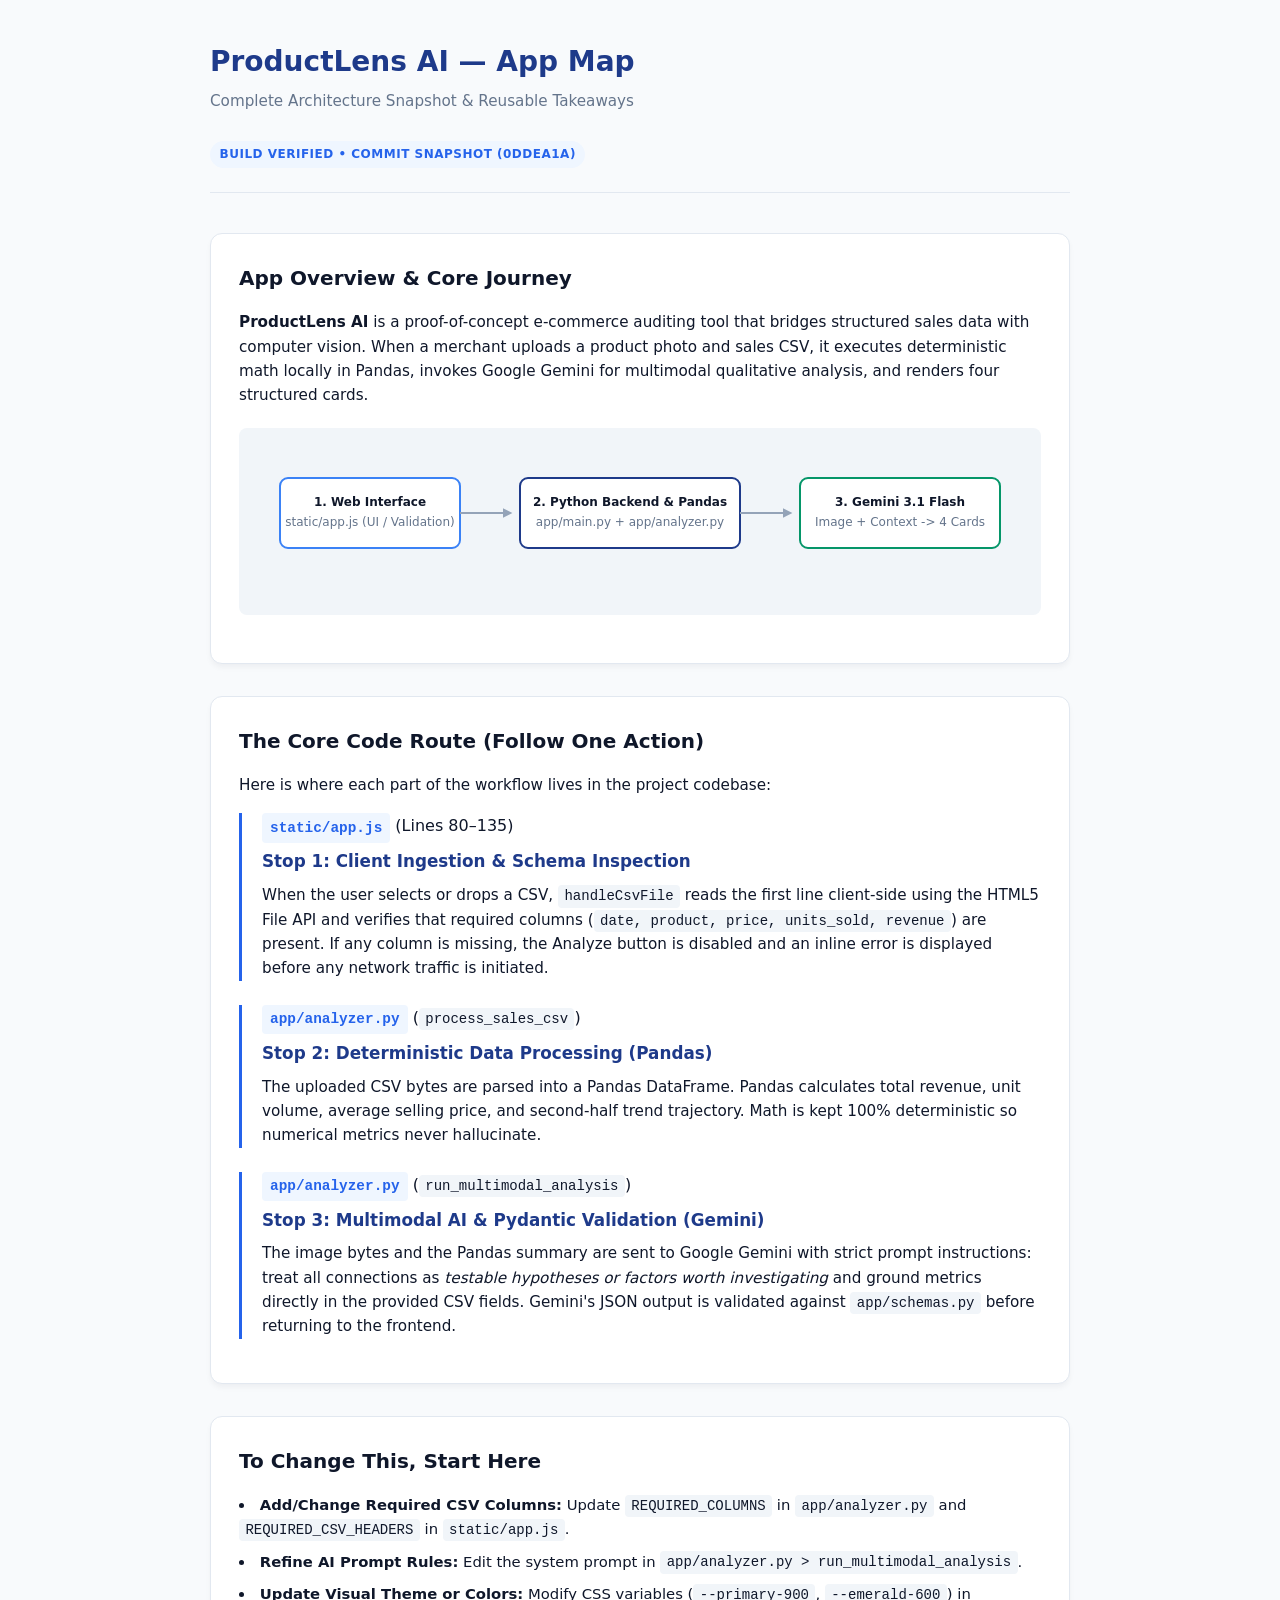
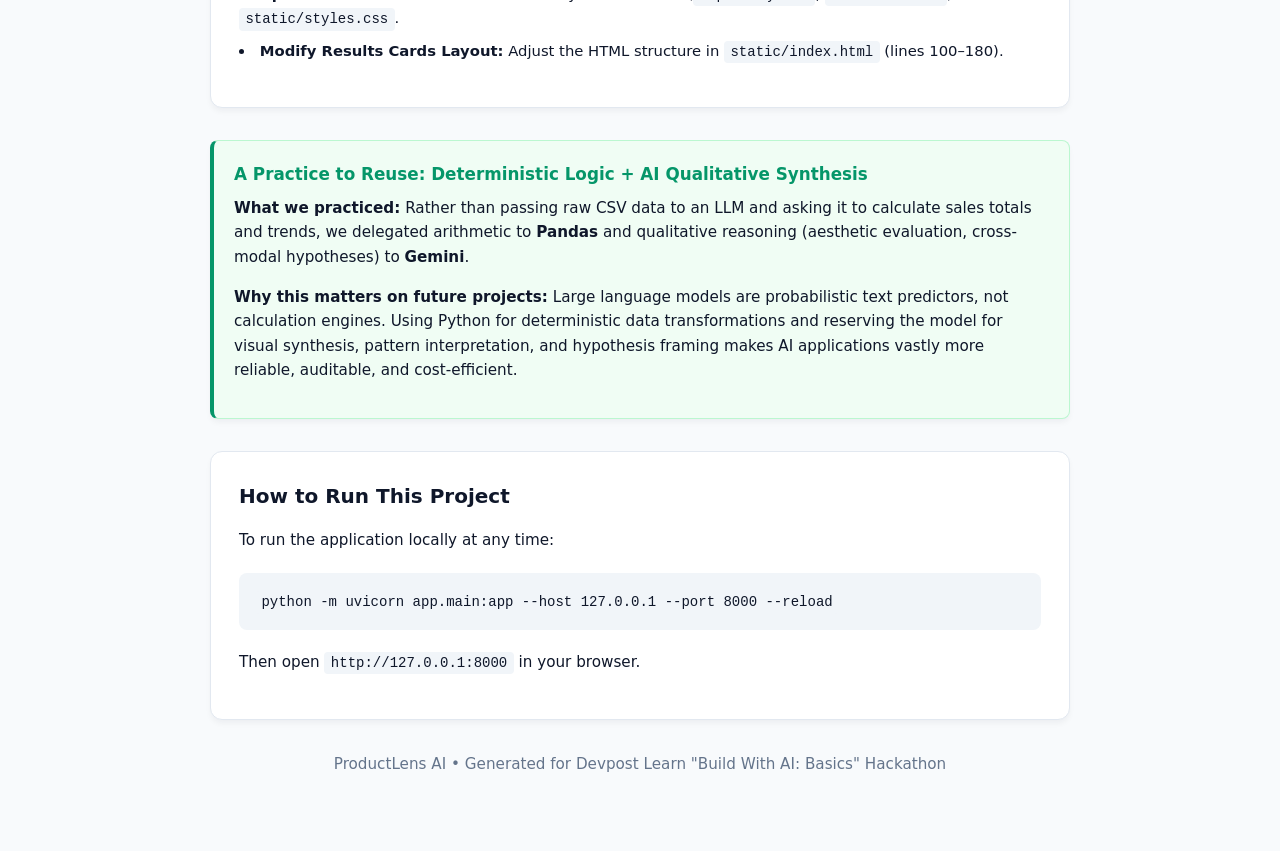
==== devpost/app-map.html @ d924e29b "Complete final review and add app map" ====
<!DOCTYPE html>
<html lang="en">
<head>
  <meta charset="UTF-8">
  <meta name="viewport" content="width=device-width, initial-scale=1.0">
  <title>ProductLens AI — App Map & Architecture Guide</title>
  <style>
    :root {
      --bg: #F8FAFC;
      --card-bg: #FFFFFF;
      --border: #E2E8F0;
      --text-main: #0F172A;
      --text-muted: #64748B;
      --primary: #1E3A8A;
      --accent: #2563EB;
      --emerald: #059669;
      --code-bg: #F1F5F9;
    }
    * { box-sizing: border-box; margin: 0; padding: 0; }
    body {
      font-family: system-ui, -apple-system, BlinkMacSystemFont, "Segoe UI", Roboto, sans-serif;
      background: var(--bg);
      color: var(--text-main);
      line-height: 1.6;
      padding: 2.5rem 1.5rem 4rem;
    }
    .container {
      max-width: 860px;
      margin: 0 auto;
    }
    header {
      margin-bottom: 2.5rem;
      padding-bottom: 1.5rem;
      border-bottom: 1px solid var(--border);
    }
    h1 {
      font-size: 1.75rem;
      font-weight: 700;
      color: var(--primary);
      margin-bottom: 0.25rem;
    }
    .subtitle {
      color: var(--text-muted);
      font-size: 0.95rem;
    }
    .badge {
      display: inline-block;
      margin-top: 0.75rem;
      background: #EFF6FF;
      color: var(--accent);
      padding: 0.25rem 0.6rem;
      border-radius: 9999px;
      font-size: 0.75rem;
      font-weight: 600;
      text-transform: uppercase;
      letter-spacing: 0.5px;
    }
    .card {
      background: var(--card-bg);
      border: 1px solid var(--border);
      border-radius: 12px;
      padding: 1.75rem;
      margin-bottom: 2rem;
      box-shadow: 0 4px 6px -1px rgba(15, 23, 42, 0.05);
    }
    h2 {
      font-size: 1.25rem;
      font-weight: 600;
      color: var(--text-main);
      margin-bottom: 1rem;
    }
    h3 {
      font-size: 1.05rem;
      font-weight: 600;
      margin-bottom: 0.5rem;
      color: var(--primary);
    }
    p { margin-bottom: 1rem; font-size: 0.95rem; }
    .diagram-container {
      background: var(--code-bg);
      border-radius: 8px;
      padding: 1.25rem;
      margin: 1.25rem 0;
      overflow-x: auto;
      text-align: center;
    }
    svg text { font-family: system-ui, sans-serif; font-size: 12px; }
    .route-stop {
      border-left: 3px solid var(--accent);
      padding-left: 1.25rem;
      margin-bottom: 1.5rem;
    }
    .route-stop:last-child { margin-bottom: 0; }
    .stop-file {
      font-family: monospace;
      font-weight: 600;
      color: var(--accent);
      font-size: 0.9rem;
      background: #EFF6FF;
      padding: 0.2rem 0.5rem;
      border-radius: 4px;
      display: inline-block;
      margin-bottom: 0.35rem;
    }
    ul { list-style-position: inside; margin-bottom: 1rem; font-size: 0.925rem; }
    li { margin-bottom: 0.5rem; }
    code {
      font-family: monospace;
      background: var(--code-bg);
      padding: 0.2rem 0.4rem;
      border-radius: 4px;
      font-size: 0.875rem;
    }
    .reuse-box {
      background: #F0FDF4;
      border: 1px solid #BBF7D0;
      border-left: 4px solid var(--emerald);
      padding: 1.25rem;
      border-radius: 8px;
    }
    .reuse-box h3 { color: var(--emerald); }
    details {
      margin-top: 1rem;
      border: 1px solid var(--border);
      border-radius: 8px;
      padding: 0.75rem 1rem;
      background: var(--bg);
    }
    summary {
      cursor: pointer;
      font-weight: 600;
      font-size: 0.9rem;
      color: var(--text-main);
    }
    details p { margin-top: 0.75rem; margin-bottom: 0; font-size: 0.875rem; }
    footer {
      text-align: center;
      font-size: 0.8rem;
      color: var(--text-muted);
      margin-top: 2rem;
    }
  </style>
</head>
<body>
  <div class="container">
    <header>
      <h1>ProductLens AI — App Map</h1>
      <p class="subtitle">Complete Architecture Snapshot & Reusable Takeaways</p>
      <span class="badge">Build Verified • Commit Snapshot (0ddea1a)</span>
    </header>

    <!-- Overview -->
    <section class="card">
      <h2>App Overview & Core Journey</h2>
      <p>
        <strong>ProductLens AI</strong> is a proof-of-concept e-commerce auditing tool that bridges structured sales data with computer vision. When a merchant uploads a product photo and sales CSV, it executes deterministic math locally in Pandas, invokes Google Gemini for multimodal qualitative analysis, and renders four structured cards.
      </p>

      <!-- Architecture SVG Diagram -->
      <div class="diagram-container">
        <svg viewBox="0 0 760 140" width="100%" height="140" xmlns="http://www.w3.org/2000/svg">
          <!-- Step 1: Frontend -->
          <rect x="20" y="30" width="180" height="70" rx="8" fill="#FFFFFF" stroke="#3B82F6" stroke-width="2"/>
          <text x="110" y="58" text-anchor="middle" font-weight="bold" fill="#0F172A">1. Web Interface</text>
          <text x="110" y="78" text-anchor="middle" fill="#64748B">static/app.js (UI / Validation)</text>

          <!-- Arrow 1 -> 2 -->
          <path d="M 200 65 L 250 65" stroke="#94A3B8" stroke-width="2" marker-end="url(#arrow)"/>

          <!-- Step 2: FastAPI / Pandas -->
          <rect x="260" y="30" width="220" height="70" rx="8" fill="#FFFFFF" stroke="#1E3A8A" stroke-width="2"/>
          <text x="370" y="58" text-anchor="middle" font-weight="bold" fill="#0F172A">2. Python Backend & Pandas</text>
          <text x="370" y="78" text-anchor="middle" fill="#64748B">app/main.py + app/analyzer.py</text>

          <!-- Arrow 2 -> 3 -->
          <path d="M 480 65 L 530 65" stroke="#94A3B8" stroke-width="2" marker-end="url(#arrow)"/>

          <!-- Step 3: Multimodal Gemini -->
          <rect x="540" y="30" width="200" height="70" rx="8" fill="#FFFFFF" stroke="#059669" stroke-width="2"/>
          <text x="640" y="58" text-anchor="middle" font-weight="bold" fill="#0F172A">3. Gemini 3.1 Flash</text>
          <text x="640" y="78" text-anchor="middle" fill="#64748B">Image + Context -> 4 Cards</text>

          <!-- Marker -->
          <defs>
            <marker id="arrow" viewBox="0 0 10 10" refX="6" refY="5" markerWidth="6" markerHeight="6" orient="auto-start-reverse">
              <path d="M 0 1 L 8 5 L 0 9 z" fill="#94A3B8"/>
            </marker>
          </defs>
        </svg>
      </div>
    </section>

    <!-- Guided Code Route -->
    <section class="card">
      <h2>The Core Code Route (Follow One Action)</h2>
      <p>Here is where each part of the workflow lives in the project codebase:</p>

      <div class="route-stop">
        <span class="stop-file">static/app.js</span> (Lines 80–135)
        <h3>Stop 1: Client Ingestion & Schema Inspection</h3>
        <p>
          When the user selects or drops a CSV, <code>handleCsvFile</code> reads the first line client-side using the HTML5 File API and verifies that required columns (<code>date, product, price, units_sold, revenue</code>) are present. If any column is missing, the Analyze button is disabled and an inline error is displayed before any network traffic is initiated.
        </p>
      </div>

      <div class="route-stop">
        <span class="stop-file">app/analyzer.py</span> (<code>process_sales_csv</code>)
        <h3>Stop 2: Deterministic Data Processing (Pandas)</h3>
        <p>
          The uploaded CSV bytes are parsed into a Pandas DataFrame. Pandas calculates total revenue, unit volume, average selling price, and second-half trend trajectory. Math is kept 100% deterministic so numerical metrics never hallucinate.
        </p>
      </div>

      <div class="route-stop">
        <span class="stop-file">app/analyzer.py</span> (<code>run_multimodal_analysis</code>)
        <h3>Stop 3: Multimodal AI & Pydantic Validation (Gemini)</h3>
        <p>
          The image bytes and the Pandas summary are sent to Google Gemini with strict prompt instructions: treat all connections as <em>testable hypotheses or factors worth investigating</em> and ground metrics directly in the provided CSV fields. Gemini's JSON output is validated against <code>app/schemas.py</code> before returning to the frontend.
        </p>
      </div>
    </section>

    <!-- Quick Modification Guide -->
    <section class="card">
      <h2>To Change This, Start Here</h2>
      <ul>
        <li><strong>Add/Change Required CSV Columns:</strong> Update <code>REQUIRED_COLUMNS</code> in <code>app/analyzer.py</code> and <code>REQUIRED_CSV_HEADERS</code> in <code>static/app.js</code>.</li>
        <li><strong>Refine AI Prompt Rules:</strong> Edit the system prompt in <code>app/analyzer.py > run_multimodal_analysis</code>.</li>
        <li><strong>Update Visual Theme or Colors:</strong> Modify CSS variables (<code>--primary-900</code>, <code>--emerald-600</code>) in <code>static/styles.css</code>.</li>
        <li><strong>Modify Results Cards Layout:</strong> Adjust the HTML structure in <code>static/index.html</code> (lines 100–180).</li>
      </ul>
    </section>

    <!-- Reusable Engineering Takeaway -->
    <section class="card reuse-box">
      <h3>A Practice to Reuse: Deterministic Logic + AI Qualitative Synthesis</h3>
      <p>
        <strong>What we practiced:</strong> Rather than passing raw CSV data to an LLM and asking it to calculate sales totals and trends, we delegated arithmetic to <strong>Pandas</strong> and qualitative reasoning (aesthetic evaluation, cross-modal hypotheses) to <strong>Gemini</strong>.
      </p>
      <p>
        <strong>Why this matters on future projects:</strong> Large language models are probabilistic text predictors, not calculation engines. Using Python for deterministic data transformations and reserving the model for visual synthesis, pattern interpretation, and hypothesis framing makes AI applications vastly more reliable, auditable, and cost-efficient.
      </p>
    </section>

    <!-- How to Run -->
    <section class="card">
      <h2>How to Run This Project</h2>
      <p>To run the application locally at any time:</p>
      <div class="diagram-container" style="text-align: left; padding: 1rem;">
        <code>python -m uvicorn app.main:app --host 127.0.0.1 --port 8000 --reload</code>
      </div>
      <p>Then open <code>http://127.0.0.1:8000</code> in your browser.</p>
    </section>

    <footer>
      <p>ProductLens AI • Generated for Devpost Learn "Build With AI: Basics" Hackathon</p>
    </footer>
  </div>
</body>
</html>
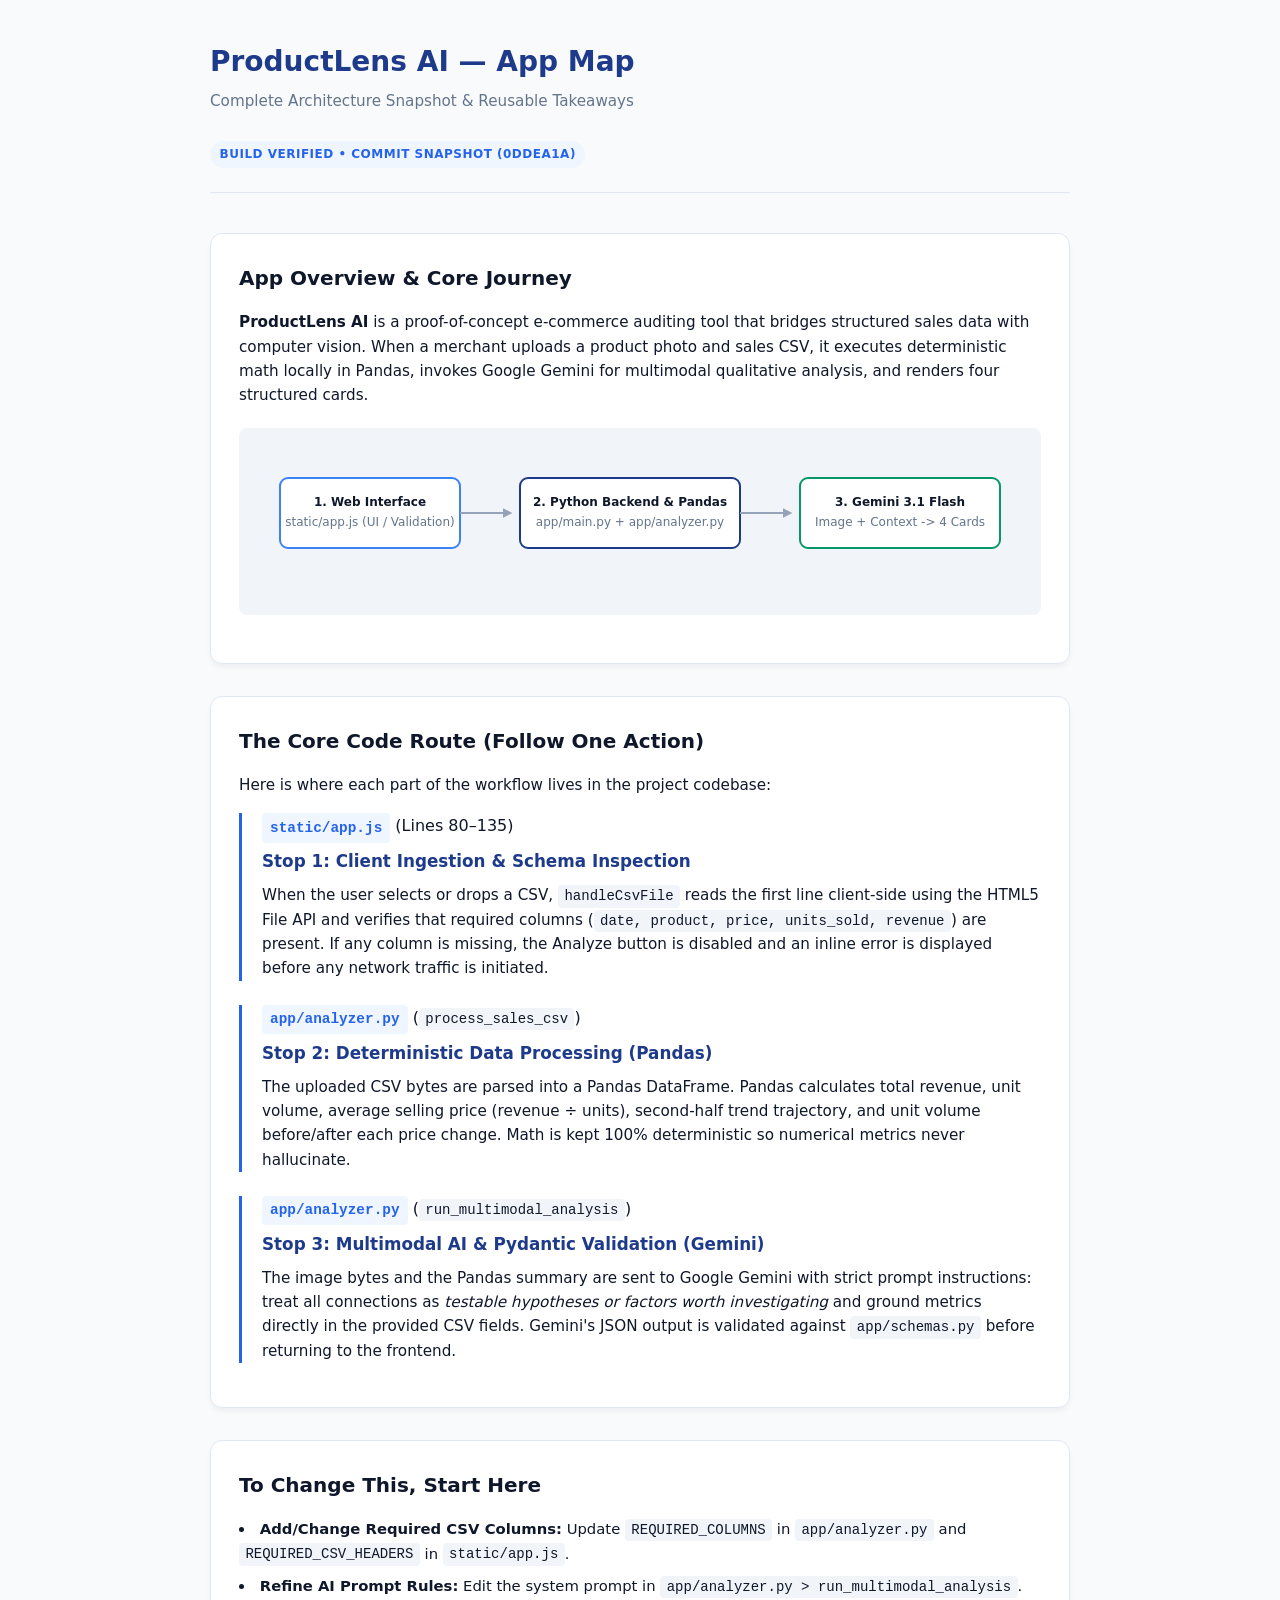
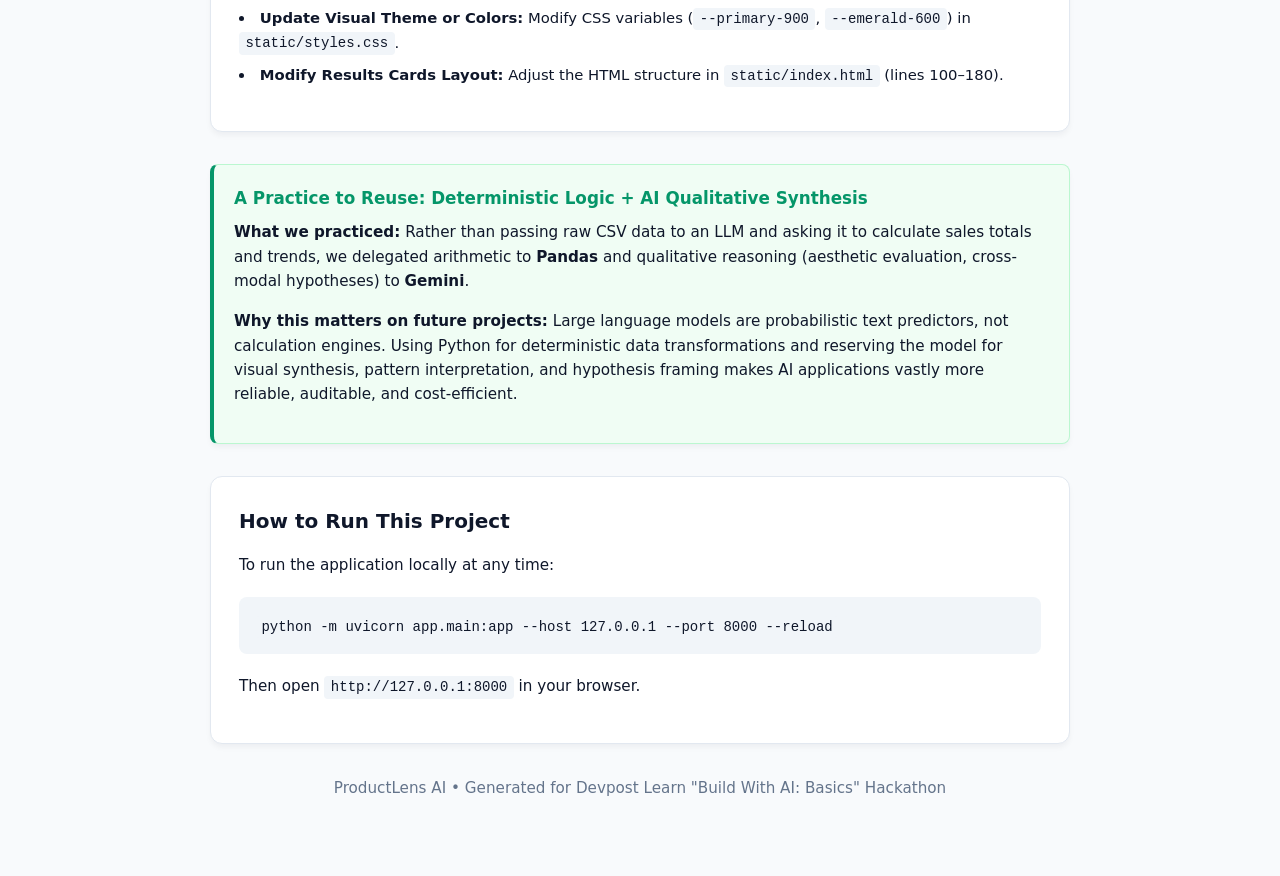
==== commit 28dab414: "Add price-change analysis, stricter hypothesis framing, and README - Compare unit volume around each" ====
--- a/devpost/app-map.html
+++ b/devpost/app-map.html
@@ -207,7 +207,7 @@
         <span class="stop-file">app/analyzer.py</span> (<code>process_sales_csv</code>)
         <h3>Stop 2: Deterministic Data Processing (Pandas)</h3>
         <p>
-          The uploaded CSV bytes are parsed into a Pandas DataFrame. Pandas calculates total revenue, unit volume, average selling price, and second-half trend trajectory. Math is kept 100% deterministic so numerical metrics never hallucinate.
+          The uploaded CSV bytes are parsed into a Pandas DataFrame. Pandas calculates total revenue, unit volume, average selling price (revenue ÷ units), second-half trend trajectory, and unit volume before/after each price change. Math is kept 100% deterministic so numerical metrics never hallucinate.
         </p>
       </div>
 
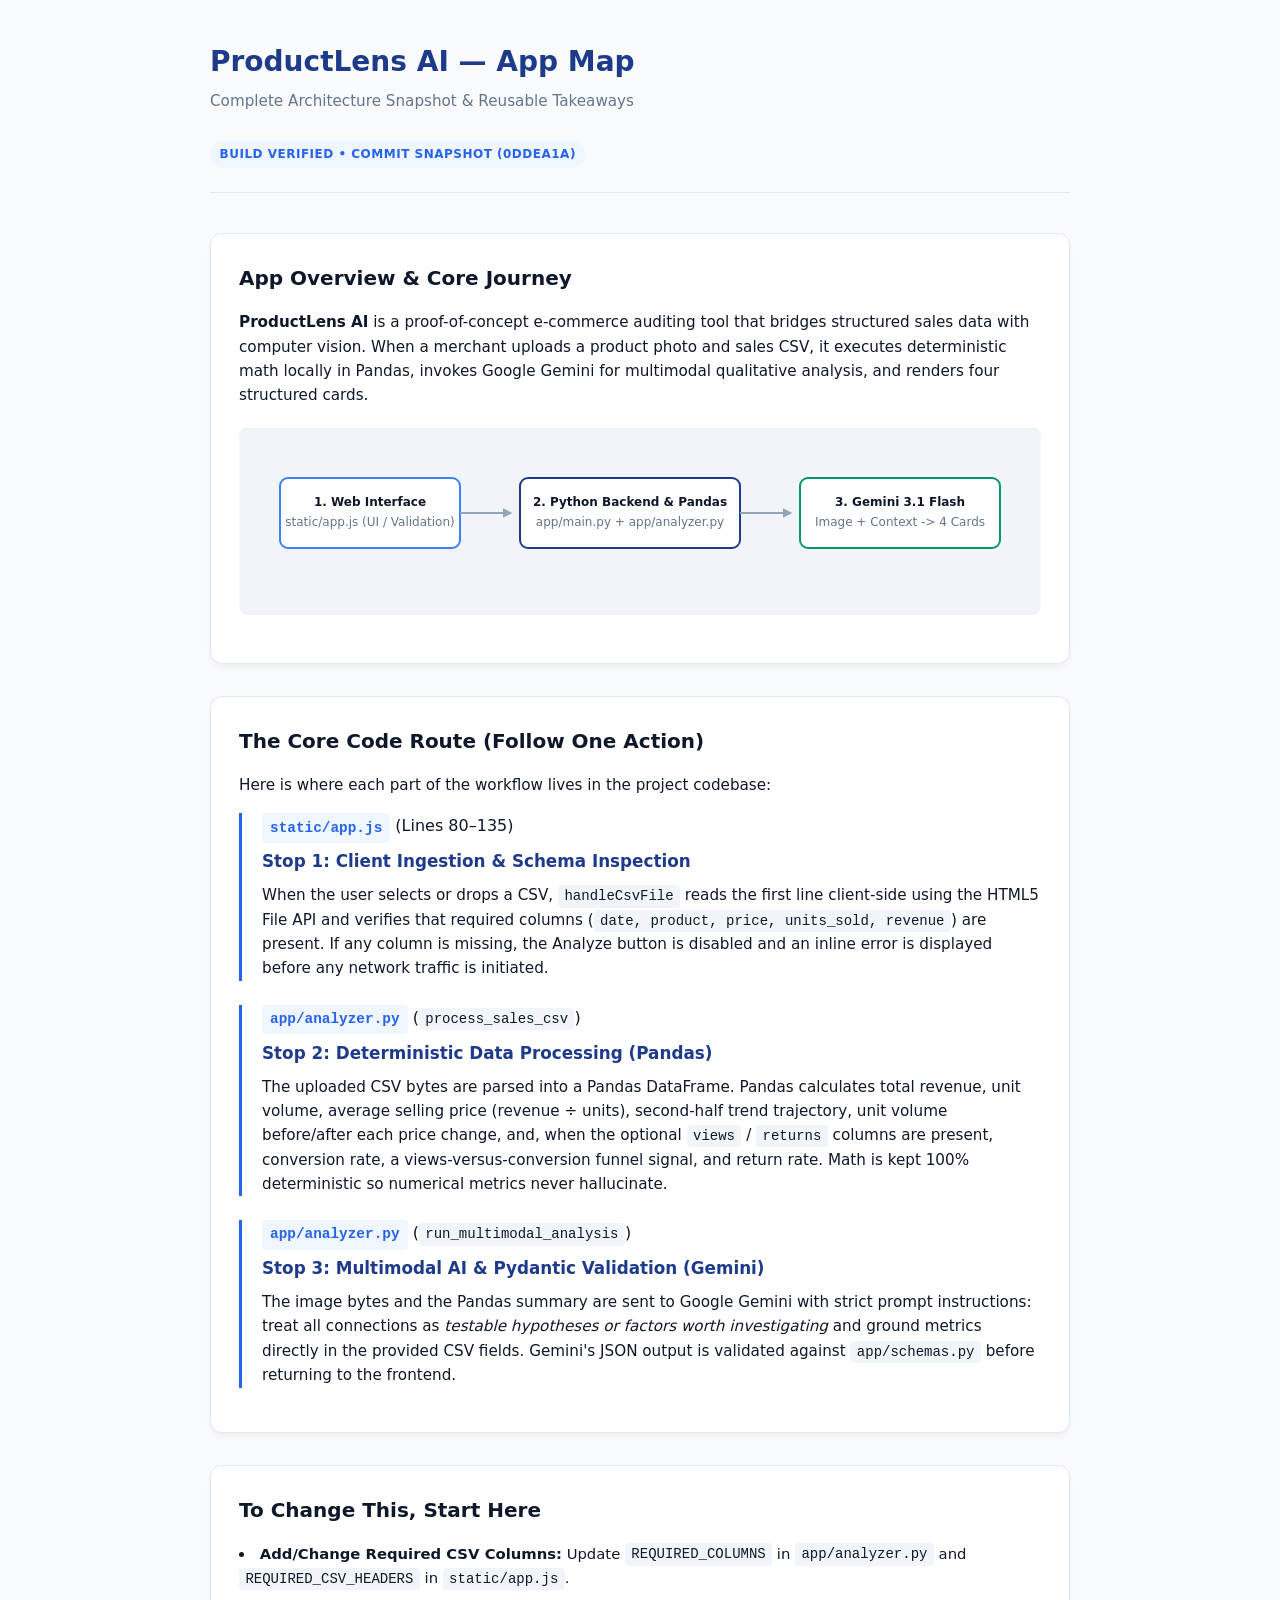
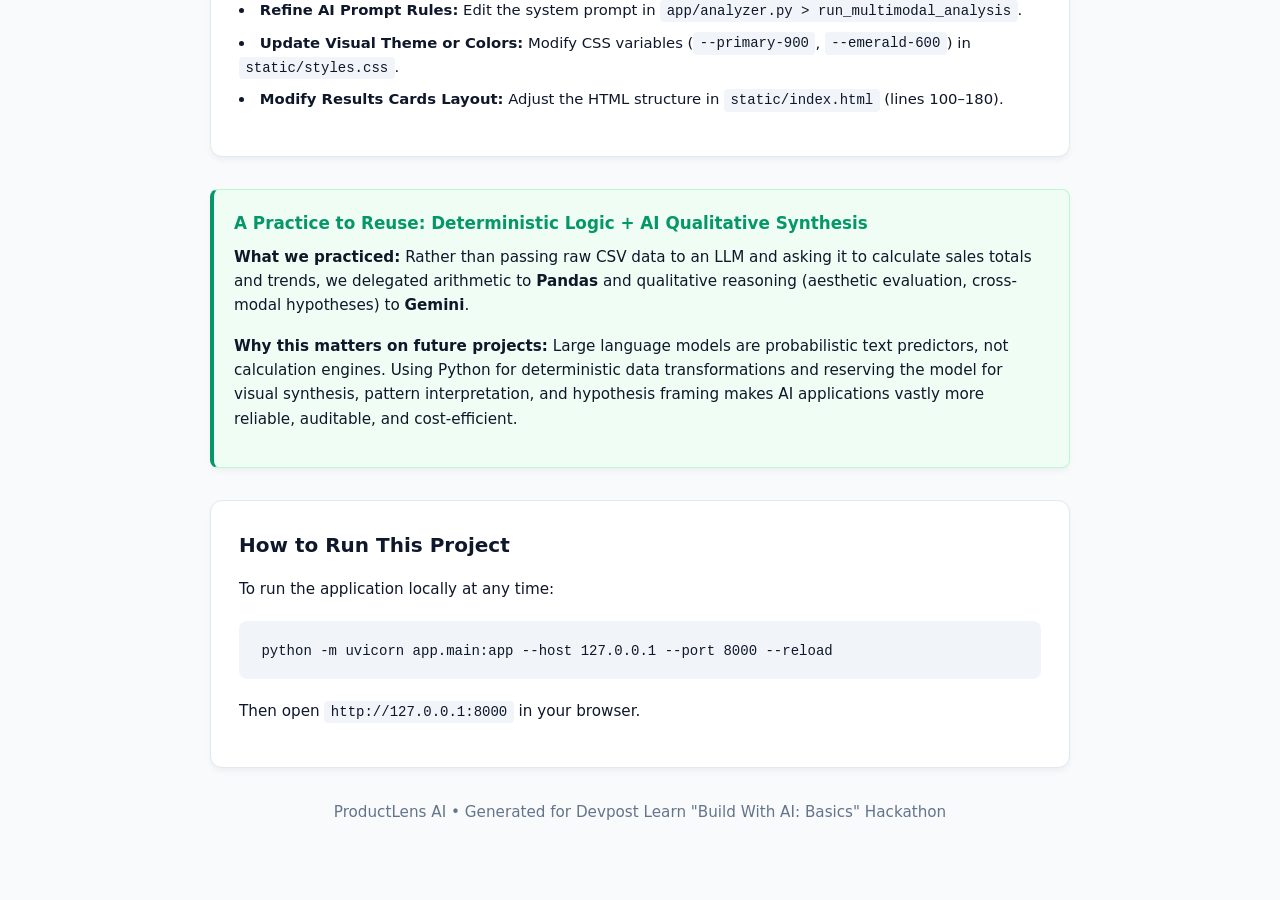
==== commit 7e628086: "Add optional views and returns columns with funnel and return-rate analysis - Compute conversion rat" ====
--- a/devpost/app-map.html
+++ b/devpost/app-map.html
@@ -207,7 +207,7 @@
         <span class="stop-file">app/analyzer.py</span> (<code>process_sales_csv</code>)
         <h3>Stop 2: Deterministic Data Processing (Pandas)</h3>
         <p>
-          The uploaded CSV bytes are parsed into a Pandas DataFrame. Pandas calculates total revenue, unit volume, average selling price (revenue ÷ units), second-half trend trajectory, and unit volume before/after each price change. Math is kept 100% deterministic so numerical metrics never hallucinate.
+          The uploaded CSV bytes are parsed into a Pandas DataFrame. Pandas calculates total revenue, unit volume, average selling price (revenue ÷ units), second-half trend trajectory, unit volume before/after each price change, and, when the optional <code>views</code> / <code>returns</code> columns are present, conversion rate, a views-versus-conversion funnel signal, and return rate. Math is kept 100% deterministic so numerical metrics never hallucinate.
         </p>
       </div>
 
